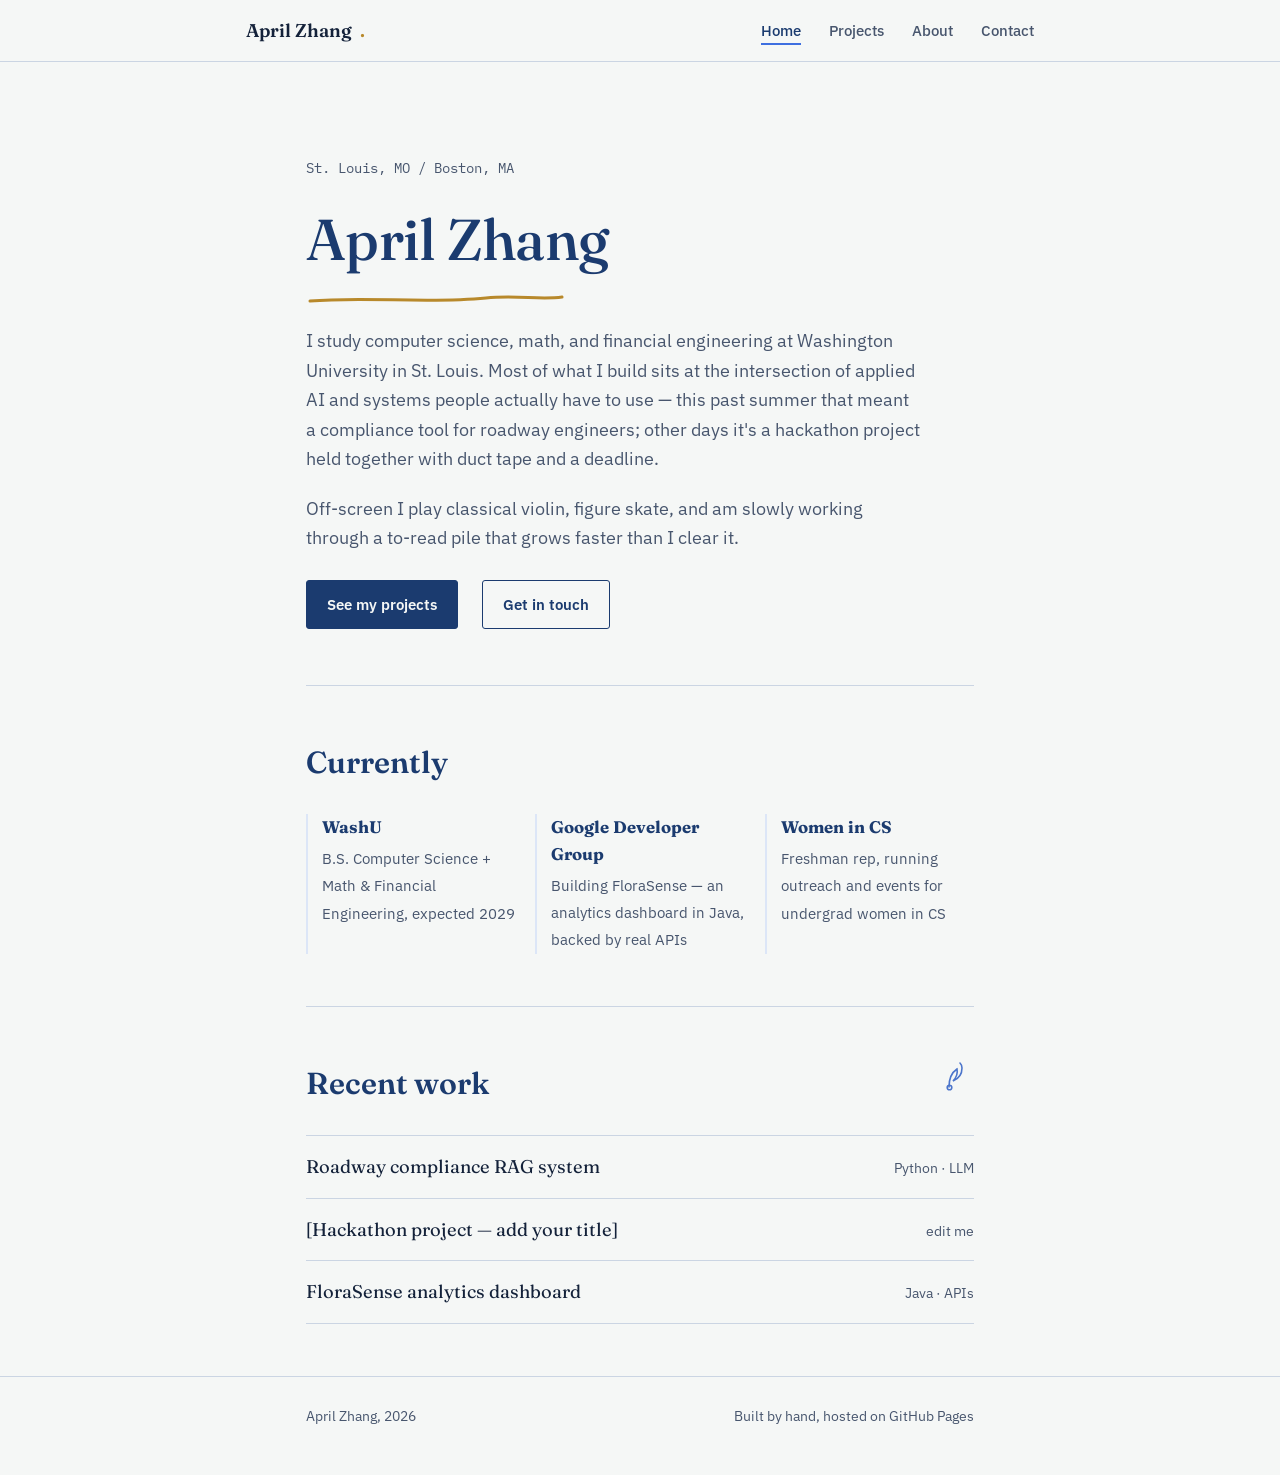
==== index.html @ 0b1a9c68 "Add files via upload" ====
<!DOCTYPE html>
<html lang="en">
<head>
<meta charset="UTF-8">
<meta name="viewport" content="width=device-width, initial-scale=1.0">
<title>April Zhang</title>
<meta name="description" content="April Zhang — CS + Math & Financial Engineering student at WashU. Applied AI, human-centered systems, and classical violin.">
<link rel="stylesheet" href="styles.css">
</head>
<body>

<nav class="site-nav">
  <div class="container">
    <a href="index.html" class="wordmark">April Zhang<span class="dot">.</span></a>
    <button class="nav-toggle" aria-label="Toggle menu" aria-expanded="false">
      <span></span><span></span><span></span>
    </button>
    <ul class="nav-links">
      <li><a href="index.html" class="active">Home</a></li>
      <li><a href="projects.html">Projects</a></li>
      <li><a href="about.html">About</a></li>
      <li><a href="contact.html">Contact</a></li>
    </ul>
  </div>
</nav>

<main>
  <div class="container">
    <section class="hero">
      <div class="hero-eyebrow">St. Louis, MO / Boston, MA</div>
      <h1>April Zhang
        <svg class="hero-underline" viewBox="0 0 260 14" aria-hidden="true">
          <path d="M4 9 C 60 4, 120 12, 180 6 C 210 3, 235 8, 256 5" />
        </svg>
      </h1>
      <p class="hero-tagline">
        I study computer science, math, and financial engineering at Washington University in St. Louis.
        Most of what I build sits at the intersection of applied AI and systems people actually have to use —
        this past summer that meant a compliance tool for roadway engineers; other days it's a hackathon
        project held together with duct tape and a deadline.
      </p>
      <p class="hero-tagline">
        Off-screen I play classical violin, figure skate, and am slowly working through a to-read pile
        that grows faster than I clear it.
      </p>
      <div class="hero-actions">
        <a class="btn filled" href="projects.html">See my projects</a>
        <a class="btn" href="contact.html">Get in touch</a>
      </div>
    </section>

    <section class="rule-top">
      <div class="section-head">
        <h2>Currently</h2>
      </div>
      <div class="highlights">
        <div class="highlight">
          <strong>WashU</strong>
          <span>B.S. Computer Science + Math &amp; Financial Engineering, expected 2029</span>
        </div>
        <div class="highlight">
          <strong>Google Developer Group</strong>
          <span>Building FloraSense — an analytics dashboard in Java, backed by real APIs</span>
        </div>
        <div class="highlight">
          <strong>Women in CS</strong>
          <span>Freshman rep, running outreach and events for undergrad women in CS</span>
        </div>
      </div>
    </section>

    <section class="rule-top">
      <div class="section-head">
        <h2>Recent work</h2>
        <svg class="doodle" width="34" height="34" viewBox="0 0 34 34" fill="none" aria-hidden="true">
          <path d="M9 27c0-8 2-14 8-18 1 5-1 9-4 12 5-2 9-6 9-13 0-2-1-4-2-5" stroke="currentColor" stroke-width="1.6" stroke-linecap="round"/>
          <circle cx="9.5" cy="27.5" r="2.3" stroke="currentColor" stroke-width="1.6"/>
        </svg>
      </div>
      <div class="preview-list">
        <div class="preview-item">
          <a href="projects.html#rag">Roadway compliance RAG system</a>
          <span class="tag">Python · LLM</span>
        </div>
        <div class="preview-item">
          <a href="projects.html#hackathon">[Hackathon project — add your title]</a>
          <span class="tag">edit me</span>
        </div>
        <div class="preview-item">
          <a href="projects.html#florasense">FloraSense analytics dashboard</a>
          <span class="tag">Java · APIs</span>
        </div>
      </div>
    </section>
  </div>
</main>

<footer>
  <div class="container" style="display:flex; justify-content:space-between; width:100%; flex-wrap:wrap; gap:10px;">
    <span>April Zhang, 2026</span>
    <span>Built by hand, hosted on GitHub Pages</span>
  </div>
</footer>

<script src="script.js"></script>
</body>
</html>
---- styles.css ----
@import url('https://fonts.googleapis.com/css2?family=Fraunces:opsz,wght@9..144,300;9..144,400;9..144,500;9..144,600;9..144,700;9..144,900&family=IBM+Plex+Sans:wght@400;500;600&family=IBM+Plex+Mono:wght@400;500&display=swap');

:root {
  --paper: #F5F7F6;
  --paper-alt: #EEF2F5;
  --ink: #14223A;
  --ink-soft: #48566E;
  --blue-deep: #1B3B6F;
  --blue: #2F5FC4;
  --blue-bright: #3E6FE0;
  --blue-pale: #DCE6F7;
  --gold: #B8892B;
  --line: #CBD5E3;

  --serif: 'Fraunces', serif;
  --sans: 'IBM Plex Sans', -apple-system, sans-serif;
  --mono: 'IBM Plex Mono', monospace;

  --maxw: 780px;
  --pagepad: clamp(20px, 5vw, 56px);
}

* { box-sizing: border-box; }

html {
  scroll-behavior: smooth;
}

@media (prefers-reduced-motion: reduce) {
  html { scroll-behavior: auto; }
  * { animation-duration: 0.01ms !important; animation-iteration-count: 1 !important; transition-duration: 0.01ms !important; }
}

body {
  margin: 0;
  background: var(--paper);
  color: var(--ink);
  font-family: var(--sans);
  font-size: 17px;
  line-height: 1.6;
  -webkit-font-smoothing: antialiased;
}

a {
  color: var(--blue-deep);
  text-decoration: none;
}

.underline-link {
  background-image: linear-gradient(var(--blue-bright), var(--blue-bright));
  background-position: 0 100%;
  background-repeat: no-repeat;
  background-size: 0% 1.5px;
  transition: background-size 0.25s ease;
  padding-bottom: 2px;
}
.underline-link:hover,
.underline-link:focus-visible {
  background-size: 100% 1.5px;
}

:focus-visible {
  outline: 2px solid var(--blue-bright);
  outline-offset: 3px;
}

h1, h2, h3 {
  font-family: var(--serif);
  color: var(--blue-deep);
  margin: 0;
  font-weight: 600;
}

h1 { font-size: clamp(2.4rem, 6vw, 3.6rem); font-weight: 500; letter-spacing: -0.01em; }
h2 { font-size: clamp(1.5rem, 3.4vw, 1.9rem); }
h3 { font-size: 1.15rem; font-weight: 600; color: var(--ink); }

p { margin: 0 0 1em; max-width: 62ch; }

.container {
  max-width: var(--maxw);
  margin: 0 auto;
  padding: 0 var(--pagepad);
}

/* ---------- Nav ---------- */
.site-nav {
  border-bottom: 1px solid var(--line);
  position: sticky;
  top: 0;
  background: rgba(245, 247, 246, 0.92);
  backdrop-filter: blur(6px);
  z-index: 10;
}
.site-nav .container {
  max-width: 900px;
  display: flex;
  align-items: center;
  justify-content: space-between;
  padding-top: 16px;
  padding-bottom: 16px;
}
.wordmark {
  font-family: var(--serif);
  font-weight: 600;
  font-size: 1.15rem;
  color: var(--ink);
  display: flex;
  align-items: center;
  gap: 8px;
}
.wordmark .dot { color: var(--gold); }
.nav-links {
  display: flex;
  gap: 28px;
  list-style: none;
  margin: 0;
  padding: 0;
}
.nav-links a {
  color: var(--ink-soft);
  font-size: 0.95rem;
  font-weight: 500;
  padding-bottom: 3px;
  border-bottom: 2px solid transparent;
  transition: border-color 0.2s ease, color 0.2s ease;
}
.nav-links a:hover,
.nav-links a.active {
  color: var(--blue-deep);
  border-bottom-color: var(--blue-bright);
}
.nav-toggle {
  display: none;
  background: none;
  border: none;
  cursor: pointer;
  padding: 4px;
}
.nav-toggle span {
  display: block;
  width: 22px;
  height: 2px;
  background: var(--ink);
  margin: 5px 0;
}

@media (max-width: 640px) {
  .nav-toggle { display: block; }
  .nav-links {
    position: absolute;
    top: 100%;
    left: 0;
    right: 0;
    background: var(--paper);
    flex-direction: column;
    gap: 0;
    border-bottom: 1px solid var(--line);
    max-height: 0;
    overflow: hidden;
    transition: max-height 0.25s ease;
  }
  .nav-links.open { max-height: 300px; }
  .nav-links li { border-top: 1px solid var(--line); }
  .nav-links a { display: block; padding: 14px var(--pagepad); border-bottom: none; }
}

/* ---------- Hero ---------- */
.hero {
  padding: clamp(48px, 10vw, 96px) 0 clamp(32px, 6vw, 56px);
}
.hero-eyebrow {
  font-family: var(--mono);
  font-size: 0.85rem;
  color: var(--ink-soft);
  margin-bottom: 14px;
}
.hero h1 {
  position: relative;
  display: inline-block;
}
.hero-underline {
  display: block;
  margin-top: 6px;
  width: 260px;
  max-width: 60vw;
  height: 14px;
}
.hero-underline path {
  fill: none;
  stroke: var(--gold);
  stroke-width: 3;
  stroke-linecap: round;
  stroke-dasharray: 300;
  stroke-dashoffset: 300;
  animation: draw 1.1s ease-out 0.3s forwards;
}
@keyframes draw {
  to { stroke-dashoffset: 0; }
}
@media (prefers-reduced-motion: reduce) {
  .hero-underline path { stroke-dashoffset: 0; animation: none; }
}
.hero-tagline {
  font-size: 1.15rem;
  color: var(--ink-soft);
  max-width: 56ch;
  margin-top: 20px;
}
.hero-actions {
  display: flex;
  gap: 24px;
  margin-top: 28px;
  flex-wrap: wrap;
  align-items: center;
}
.btn {
  display: inline-block;
  font-family: var(--sans);
  font-weight: 600;
  font-size: 0.95rem;
  padding: 11px 20px;
  border: 1.5px solid var(--blue-deep);
  border-radius: 3px;
  color: var(--blue-deep);
  transition: background 0.2s ease, color 0.2s ease;
}
.btn:hover, .btn:focus-visible {
  background: var(--blue-deep);
  color: var(--paper);
}
.btn.filled {
  background: var(--blue-deep);
  color: var(--paper);
}
.btn.filled:hover {
  background: var(--blue-bright);
  border-color: var(--blue-bright);
}

/* ---------- Sections ---------- */
section {
  padding: clamp(32px, 6vw, 52px) 0;
}
.rule-top {
  border-top: 1px solid var(--line);
}
.section-head {
  display: flex;
  align-items: baseline;
  justify-content: space-between;
  gap: 16px;
  margin-bottom: 28px;
  flex-wrap: wrap;
}
.section-head .doodle {
  flex-shrink: 0;
  color: var(--blue);
  opacity: 0.85;
}

/* ---------- Highlight strip (home) ---------- */
.highlights {
  display: grid;
  grid-template-columns: repeat(3, 1fr);
  gap: 20px;
}
.highlight {
  border-left: 2px solid var(--blue-pale);
  padding-left: 14px;
}
.highlight strong {
  display: block;
  font-family: var(--serif);
  color: var(--blue-deep);
  font-size: 1.05rem;
  margin-bottom: 4px;
}
.highlight span {
  font-size: 0.92rem;
  color: var(--ink-soft);
}
@media (max-width: 640px) {
  .highlights { grid-template-columns: 1fr; gap: 18px; }
}

/* ---------- Project preview list ---------- */
.preview-list {
  display: flex;
  flex-direction: column;
}
.preview-item {
  display: flex;
  justify-content: space-between;
  align-items: baseline;
  gap: 16px;
  padding: 16px 0;
  border-top: 1px solid var(--line);
  transition: padding-left 0.2s ease;
}
.preview-item:last-child { border-bottom: 1px solid var(--line); }
.preview-item:hover { padding-left: 6px; }
.preview-item a { color: var(--ink); font-family: var(--serif); font-size: 1.15rem; }
.preview-item a:hover { color: var(--blue-deep); }
.preview-item .tag { font-size: 0.85rem; color: var(--ink-soft); white-space: nowrap; }

/* ---------- Project blocks (projects page) ---------- */
.project {
  padding: 32px 0;
  border-top: 1px solid var(--line);
  display: grid;
  grid-template-columns: 44px 1fr;
  gap: 18px;
}
.project:last-child { border-bottom: 1px solid var(--line); margin-bottom: 40px; }
.project-icon { color: var(--blue); padding-top: 4px; }
.project-tags {
  display: flex;
  gap: 8px;
  flex-wrap: wrap;
  margin: 10px 0 14px;
}
.project-tags span {
  font-size: 0.8rem;
  font-family: var(--mono);
  color: var(--blue-deep);
  background: var(--blue-pale);
  padding: 3px 9px;
  border-radius: 3px;
}
.project-links { display: flex; gap: 18px; margin-top: 10px; font-size: 0.92rem; font-weight: 600; }
.placeholder-note {
  font-size: 0.88rem;
  color: var(--gold);
  border: 1px dashed var(--gold);
  padding: 10px 14px;
  border-radius: 3px;
  margin-top: 14px;
  background: rgba(184, 137, 43, 0.06);
}

/* ---------- Timeline (about page) ---------- */
.timeline {
  border-left: 2px solid var(--blue-pale);
  padding-left: 24px;
  display: flex;
  flex-direction: column;
  gap: 30px;
}
.timeline-item { position: relative; }
.timeline-item::before {
  content: '';
  position: absolute;
  left: -29.5px;
  top: 6px;
  width: 9px;
  height: 9px;
  border-radius: 50%;
  background: var(--blue-bright);
  border: 2px solid var(--paper);
}
.timeline-item .when {
  font-family: var(--mono);
  font-size: 0.8rem;
  color: var(--ink-soft);
  display: block;
  margin-bottom: 4px;
}
.timeline-item h3 { margin-bottom: 2px; }
.timeline-item .where {
  font-size: 0.92rem;
  color: var(--ink-soft);
  font-style: italic;
  margin-bottom: 8px;
  display: block;
}

/* ---------- Tag cloud (skills/interests) ---------- */
.taglist {
  display: flex;
  flex-wrap: wrap;
  gap: 10px;
}
.taglist span {
  font-size: 0.9rem;
  border: 1px solid var(--line);
  padding: 6px 13px;
  border-radius: 3px;
  color: var(--ink-soft);
}

/* ---------- Two column ---------- */
.two-col {
  display: grid;
  grid-template-columns: 1fr 1fr;
  gap: 40px;
}
@media (max-width: 640px) {
  .two-col { grid-template-columns: 1fr; gap: 30px; }
}

/* ---------- Contact ---------- */
.contact-list {
  display: flex;
  flex-direction: column;
  gap: 4px;
  margin-top: 8px;
}
.contact-list a {
  font-family: var(--serif);
  font-size: 1.3rem;
  color: var(--blue-deep);
}

/* ---------- Footer ---------- */
footer {
  border-top: 1px solid var(--line);
  padding: 28px 0 48px;
  font-size: 0.88rem;
  color: var(--ink-soft);
  display: flex;
  justify-content: space-between;
  flex-wrap: wrap;
  gap: 10px;
}
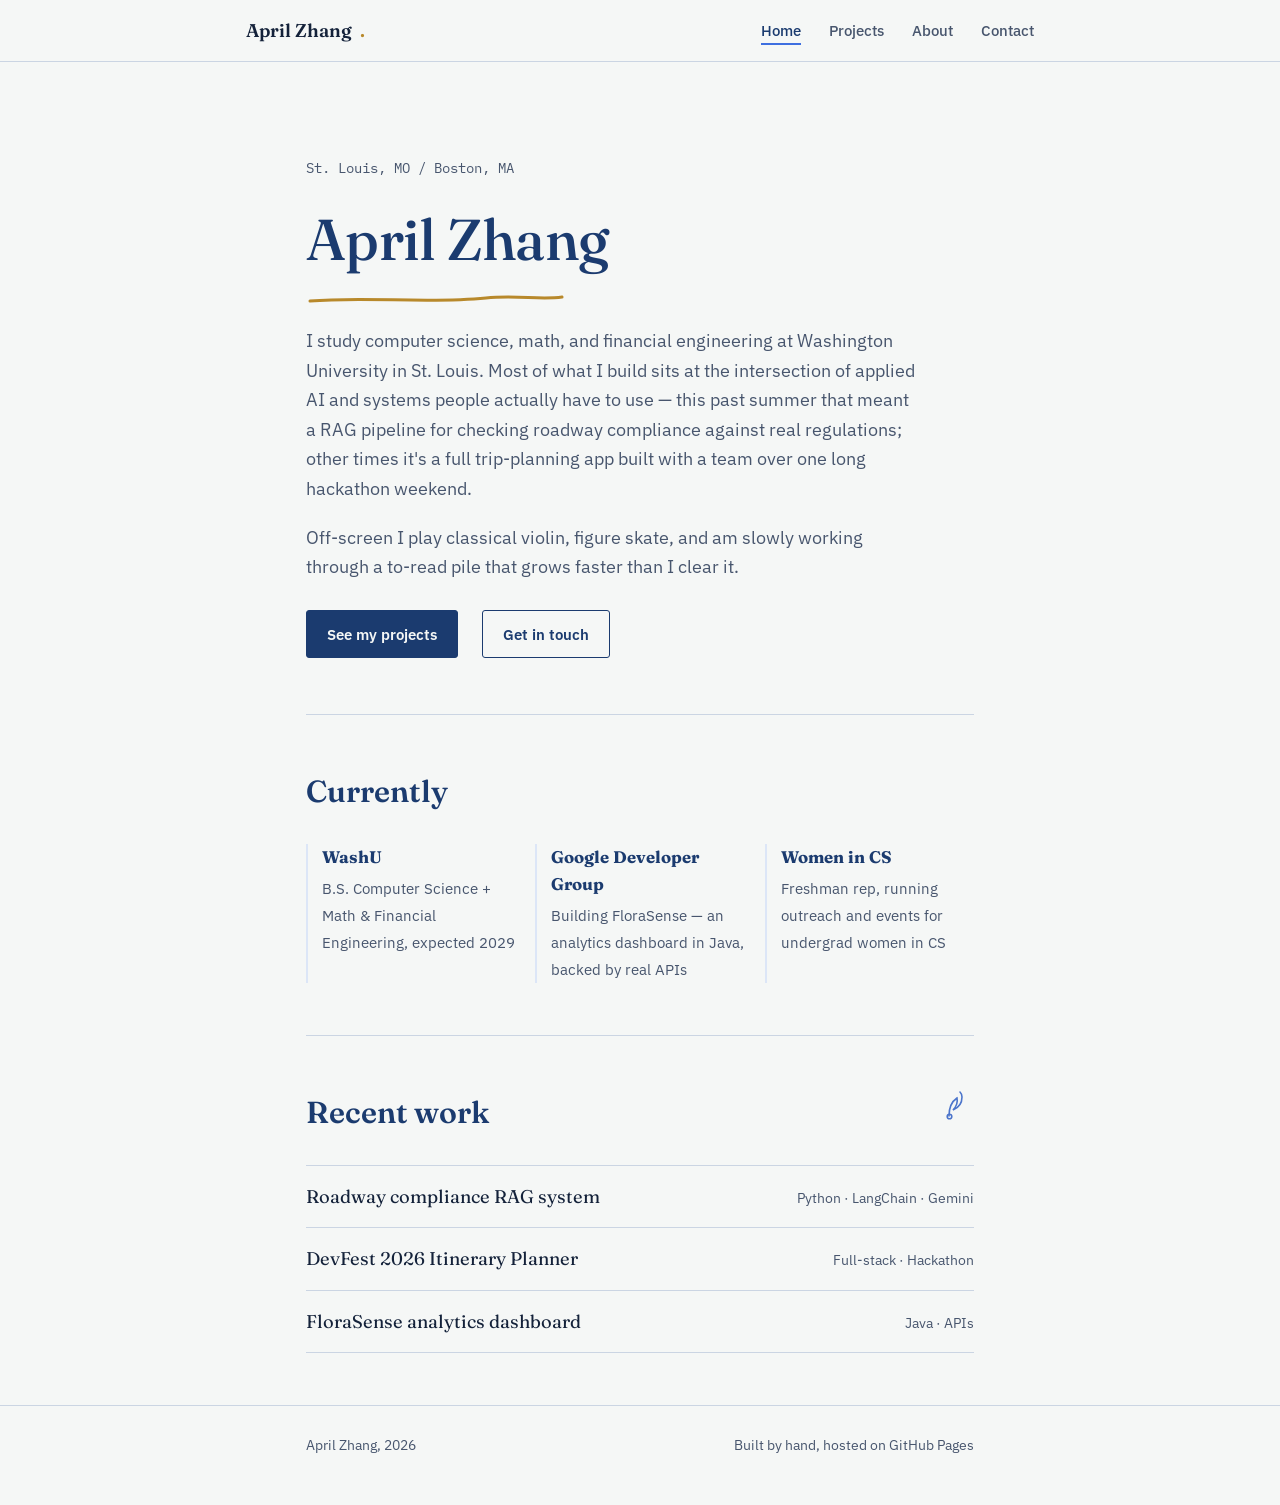
==== commit 41d5f43f: "Add files via upload" ====
--- a/index.html
+++ b/index.html
@@ -36,8 +36,8 @@
       <p class="hero-tagline">
         I study computer science, math, and financial engineering at Washington University in St. Louis.
         Most of what I build sits at the intersection of applied AI and systems people actually have to use —
-        this past summer that meant a compliance tool for roadway engineers; other days it's a hackathon
-        project held together with duct tape and a deadline.
+        this past summer that meant a RAG pipeline for checking roadway compliance against real regulations;
+        other times it's a full trip-planning app built with a team over one long hackathon weekend.
       </p>
       <p class="hero-tagline">
         Off-screen I play classical violin, figure skate, and am slowly working through a to-read pile
@@ -80,11 +80,11 @@
       <div class="preview-list">
         <div class="preview-item">
           <a href="projects.html#rag">Roadway compliance RAG system</a>
-          <span class="tag">Python · LLM</span>
+          <span class="tag">Python · LangChain · Gemini</span>
         </div>
         <div class="preview-item">
-          <a href="projects.html#hackathon">[Hackathon project — add your title]</a>
-          <span class="tag">edit me</span>
+          <a href="projects.html#hackathon">DevFest 2026 Itinerary Planner</a>
+          <span class="tag">Full-stack · Hackathon</span>
         </div>
         <div class="preview-item">
           <a href="projects.html#florasense">FloraSense analytics dashboard</a>
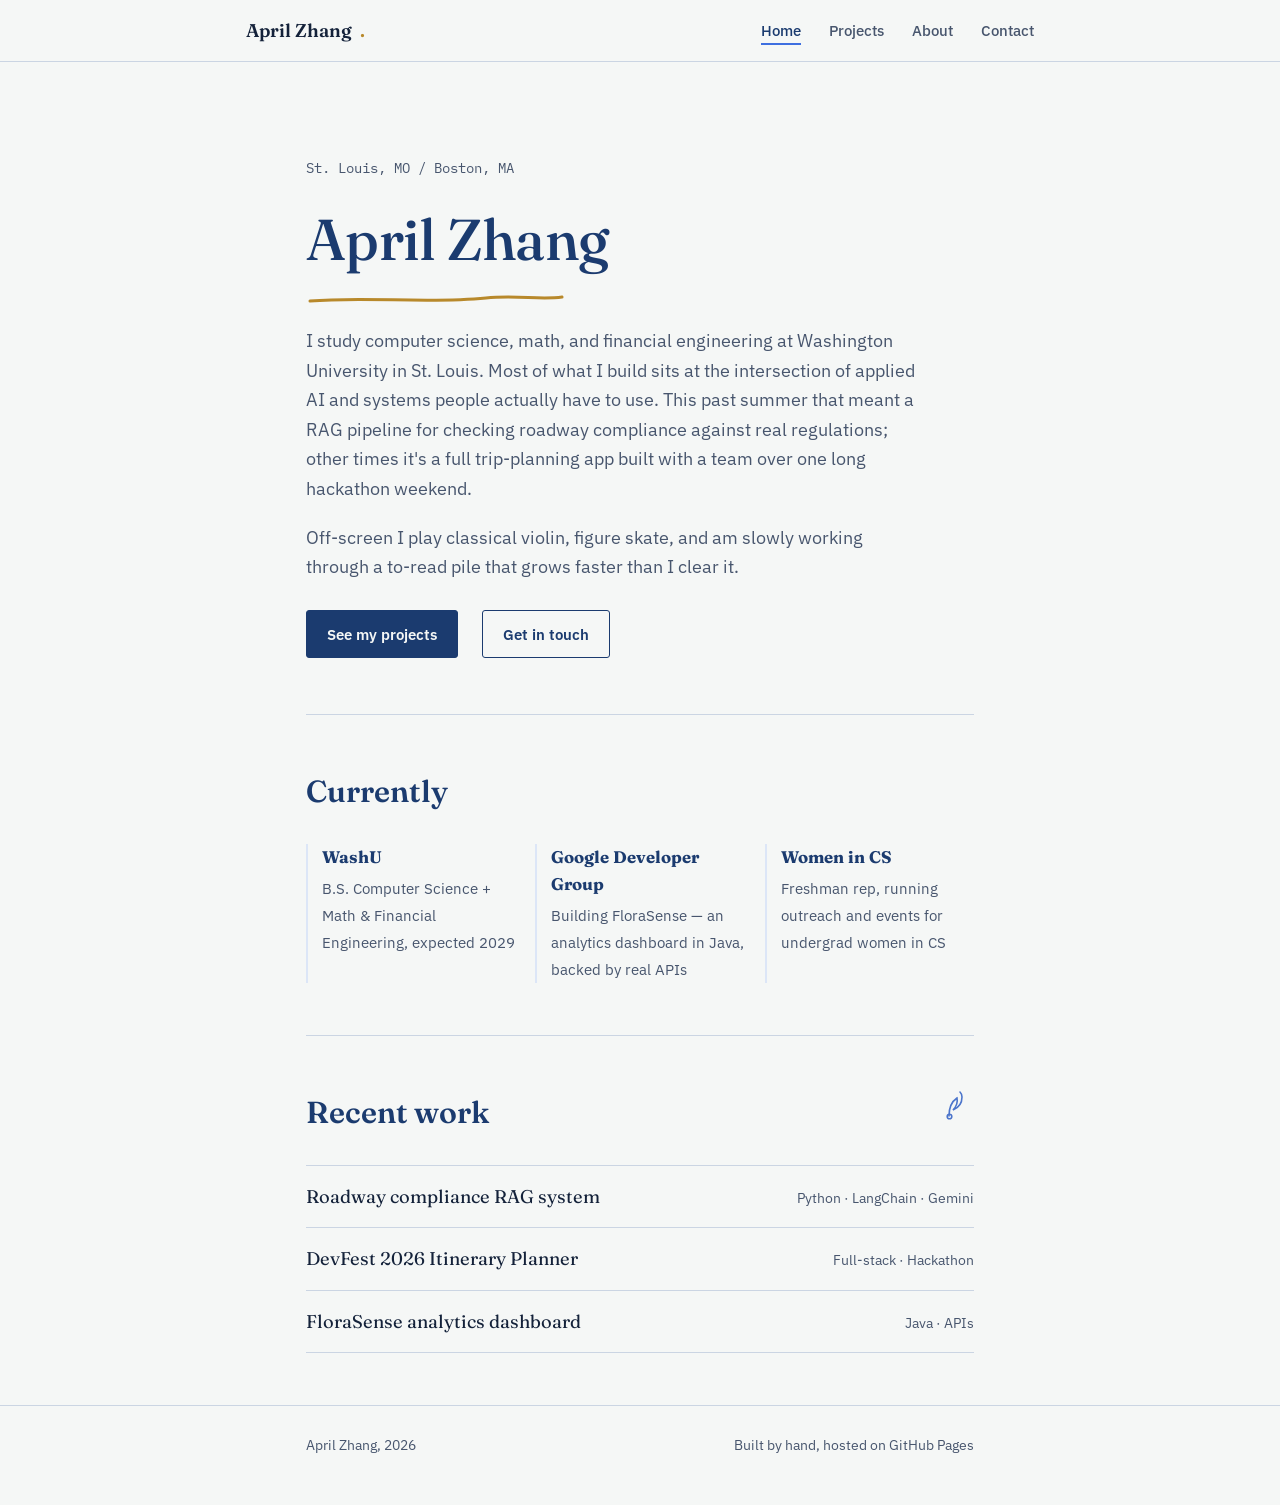
==== commit a10ccfe3: "Refine hero tagline in index.html Removed a sentence from the hero tagline for clarity." ====
--- a/index.html
+++ b/index.html
@@ -35,8 +35,8 @@
       </h1>
       <p class="hero-tagline">
         I study computer science, math, and financial engineering at Washington University in St. Louis.
-        Most of what I build sits at the intersection of applied AI and systems people actually have to use —
-        this past summer that meant a RAG pipeline for checking roadway compliance against real regulations;
+        Most of what I build sits at the intersection of applied AI and systems people actually have to use.
+        This past summer that meant a RAG pipeline for checking roadway compliance against real regulations;
         other times it's a full trip-planning app built with a team over one long hackathon weekend.
       </p>
       <p class="hero-tagline">
--- a/styles.css
+++ b/styles.css
@@ -329,6 +329,20 @@
   border-radius: 3px;
 }
 .project-links { display: flex; gap: 18px; margin-top: 10px; font-size: 0.92rem; font-weight: 600; }
+.project-screenshot {
+  margin-top: 16px;
+}
+.project-screenshot img {
+  width: 100%;
+  border: 1px solid var(--line);
+  border-radius: 3px;
+  display: block;
+}
+.project-screenshot figcaption {
+  font-size: 0.85rem;
+  color: var(--ink-soft);
+  margin-top: 8px;
+}
 .placeholder-note {
   font-size: 0.88rem;
   color: var(--gold);
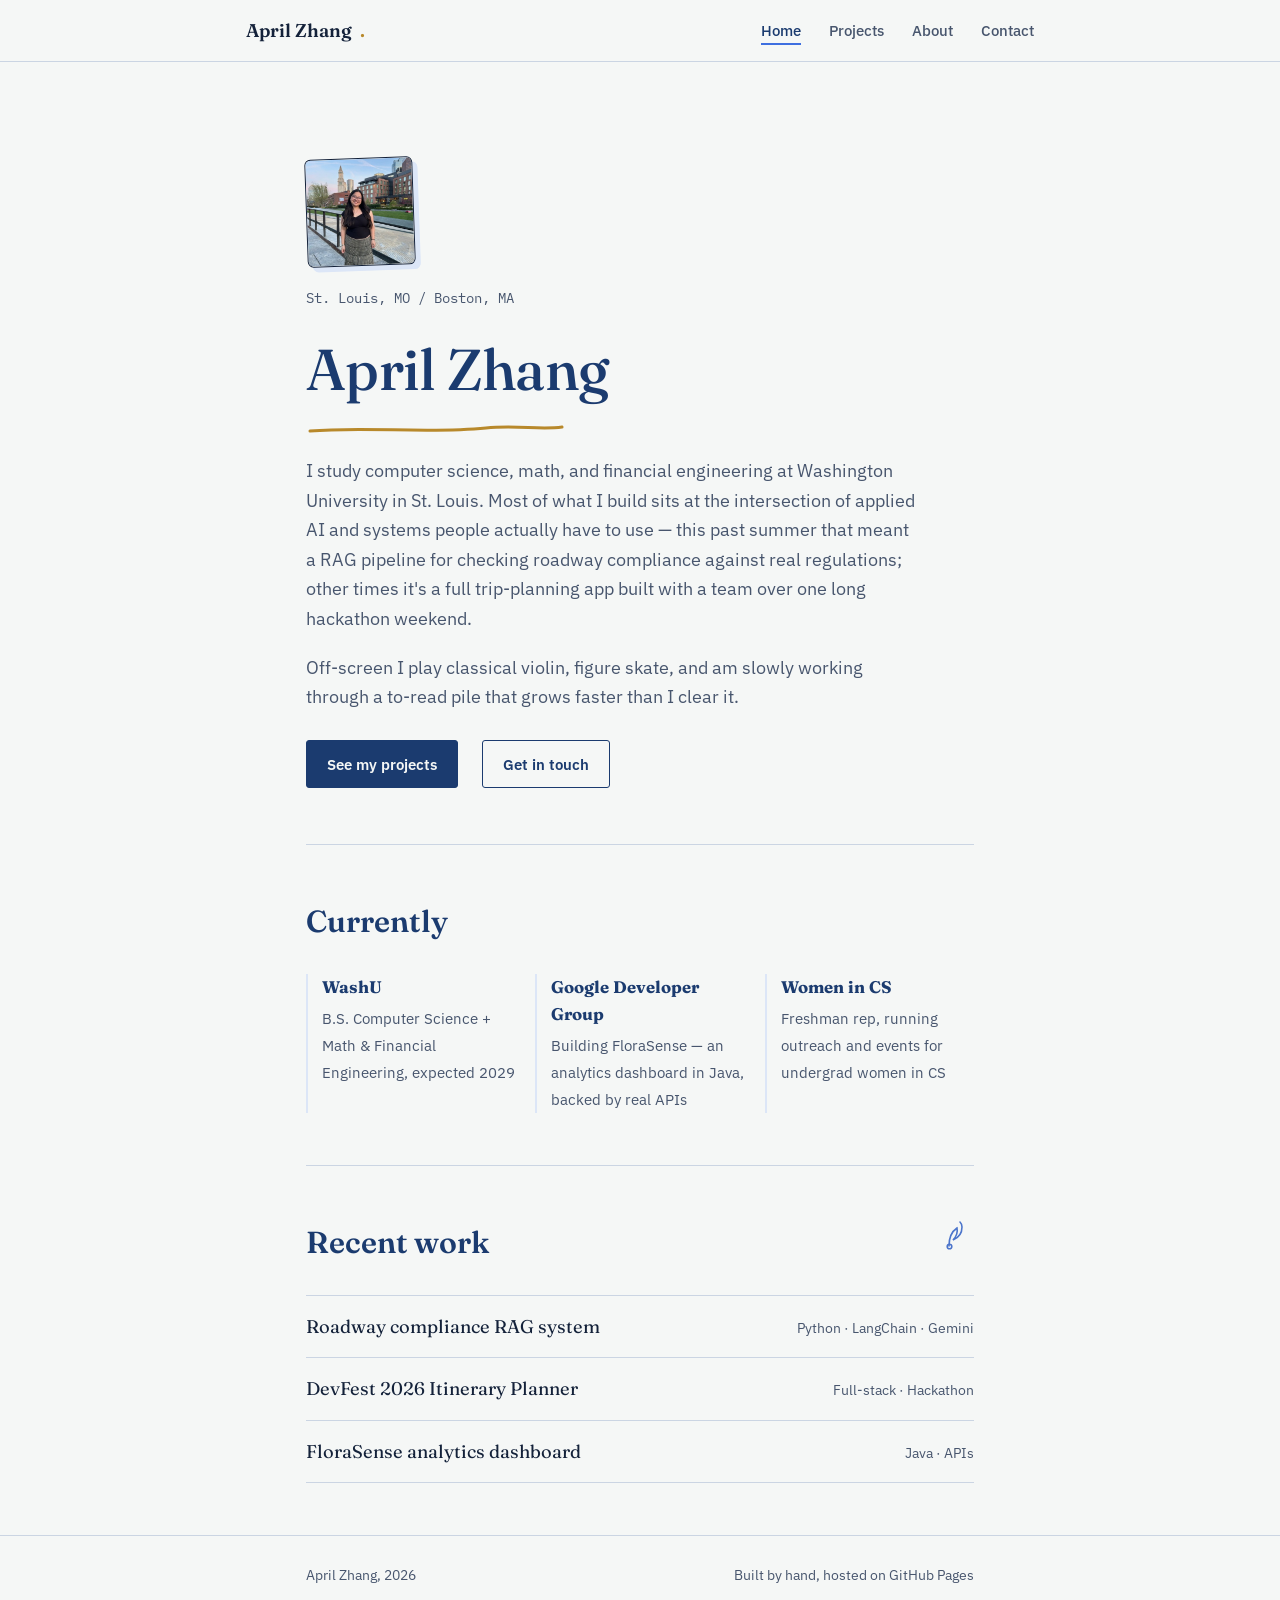
==== commit f5a85e2a: "Add files via upload" ====
--- a/index.html
+++ b/index.html
@@ -27,6 +27,9 @@
 <main>
   <div class="container">
     <section class="hero">
+      <div class="hero-photo">
+        <img src="assets/profile.jpg" alt="April Zhang standing outdoors in Boston, with the city skyline behind her.">
+      </div>
       <div class="hero-eyebrow">St. Louis, MO / Boston, MA</div>
       <h1>April Zhang
         <svg class="hero-underline" viewBox="0 0 260 14" aria-hidden="true">
@@ -35,8 +38,8 @@
       </h1>
       <p class="hero-tagline">
         I study computer science, math, and financial engineering at Washington University in St. Louis.
-        Most of what I build sits at the intersection of applied AI and systems people actually have to use.
-        This past summer that meant a RAG pipeline for checking roadway compliance against real regulations;
+        Most of what I build sits at the intersection of applied AI and systems people actually have to use —
+        this past summer that meant a RAG pipeline for checking roadway compliance against real regulations;
         other times it's a full trip-planning app built with a team over one long hackathon weekend.
       </p>
       <p class="hero-tagline">
--- a/styles.css
+++ b/styles.css
@@ -169,6 +169,22 @@
 .hero {
   padding: clamp(48px, 10vw, 96px) 0 clamp(32px, 6vw, 56px);
 }
+.hero-photo {
+  width: 108px;
+  height: 108px;
+  border-radius: 6px;
+  overflow: hidden;
+  border: 1.5px solid var(--ink);
+  margin-bottom: 22px;
+  transform: rotate(-2deg);
+  box-shadow: 5px 5px 0 var(--blue-pale);
+}
+.hero-photo img {
+  width: 100%;
+  height: 100%;
+  object-fit: cover;
+  display: block;
+}
 .hero-eyebrow {
   font-family: var(--mono);
   font-size: 0.85rem;
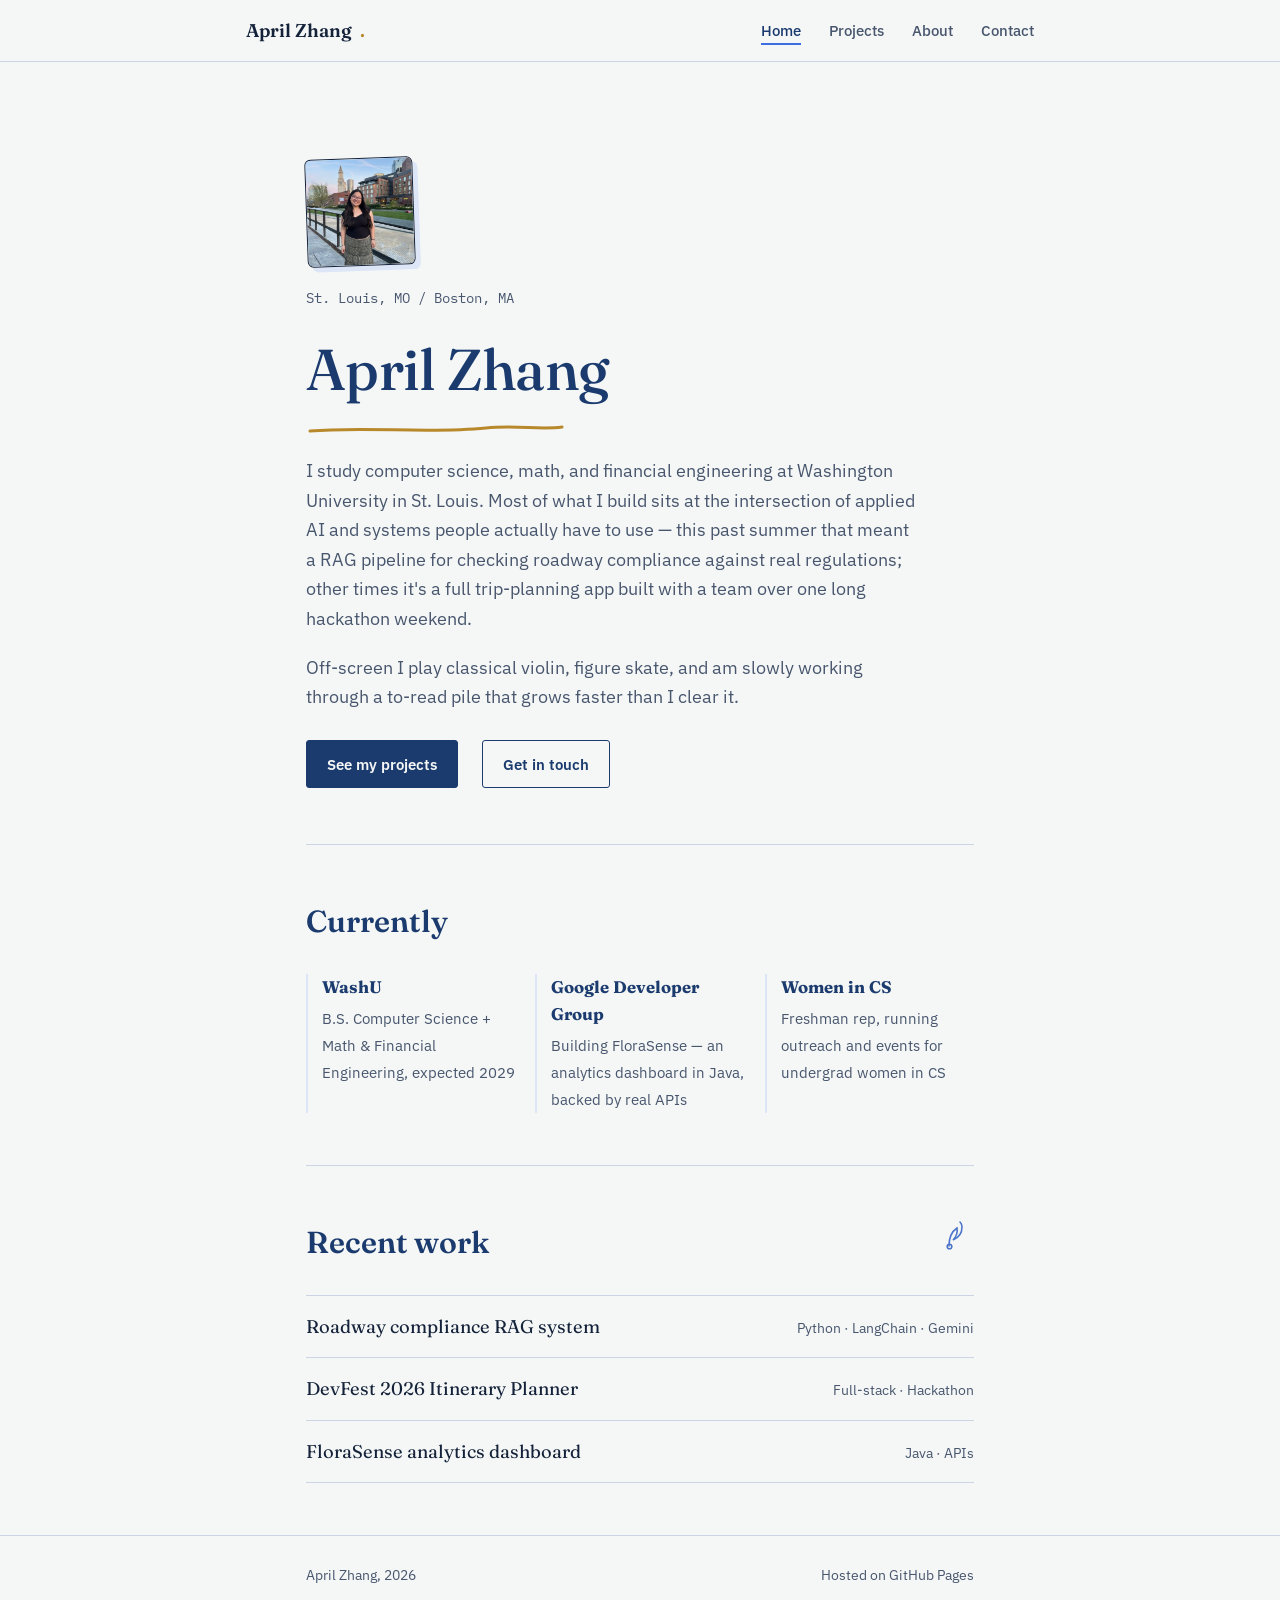
==== commit 84c8812b: "Update index.html" ====
--- a/index.html
+++ b/index.html
@@ -101,7 +101,7 @@
 <footer>
   <div class="container" style="display:flex; justify-content:space-between; width:100%; flex-wrap:wrap; gap:10px;">
     <span>April Zhang, 2026</span>
-    <span>Built by hand, hosted on GitHub Pages</span>
+    <span>Hosted on GitHub Pages</span>
   </div>
 </footer>
 
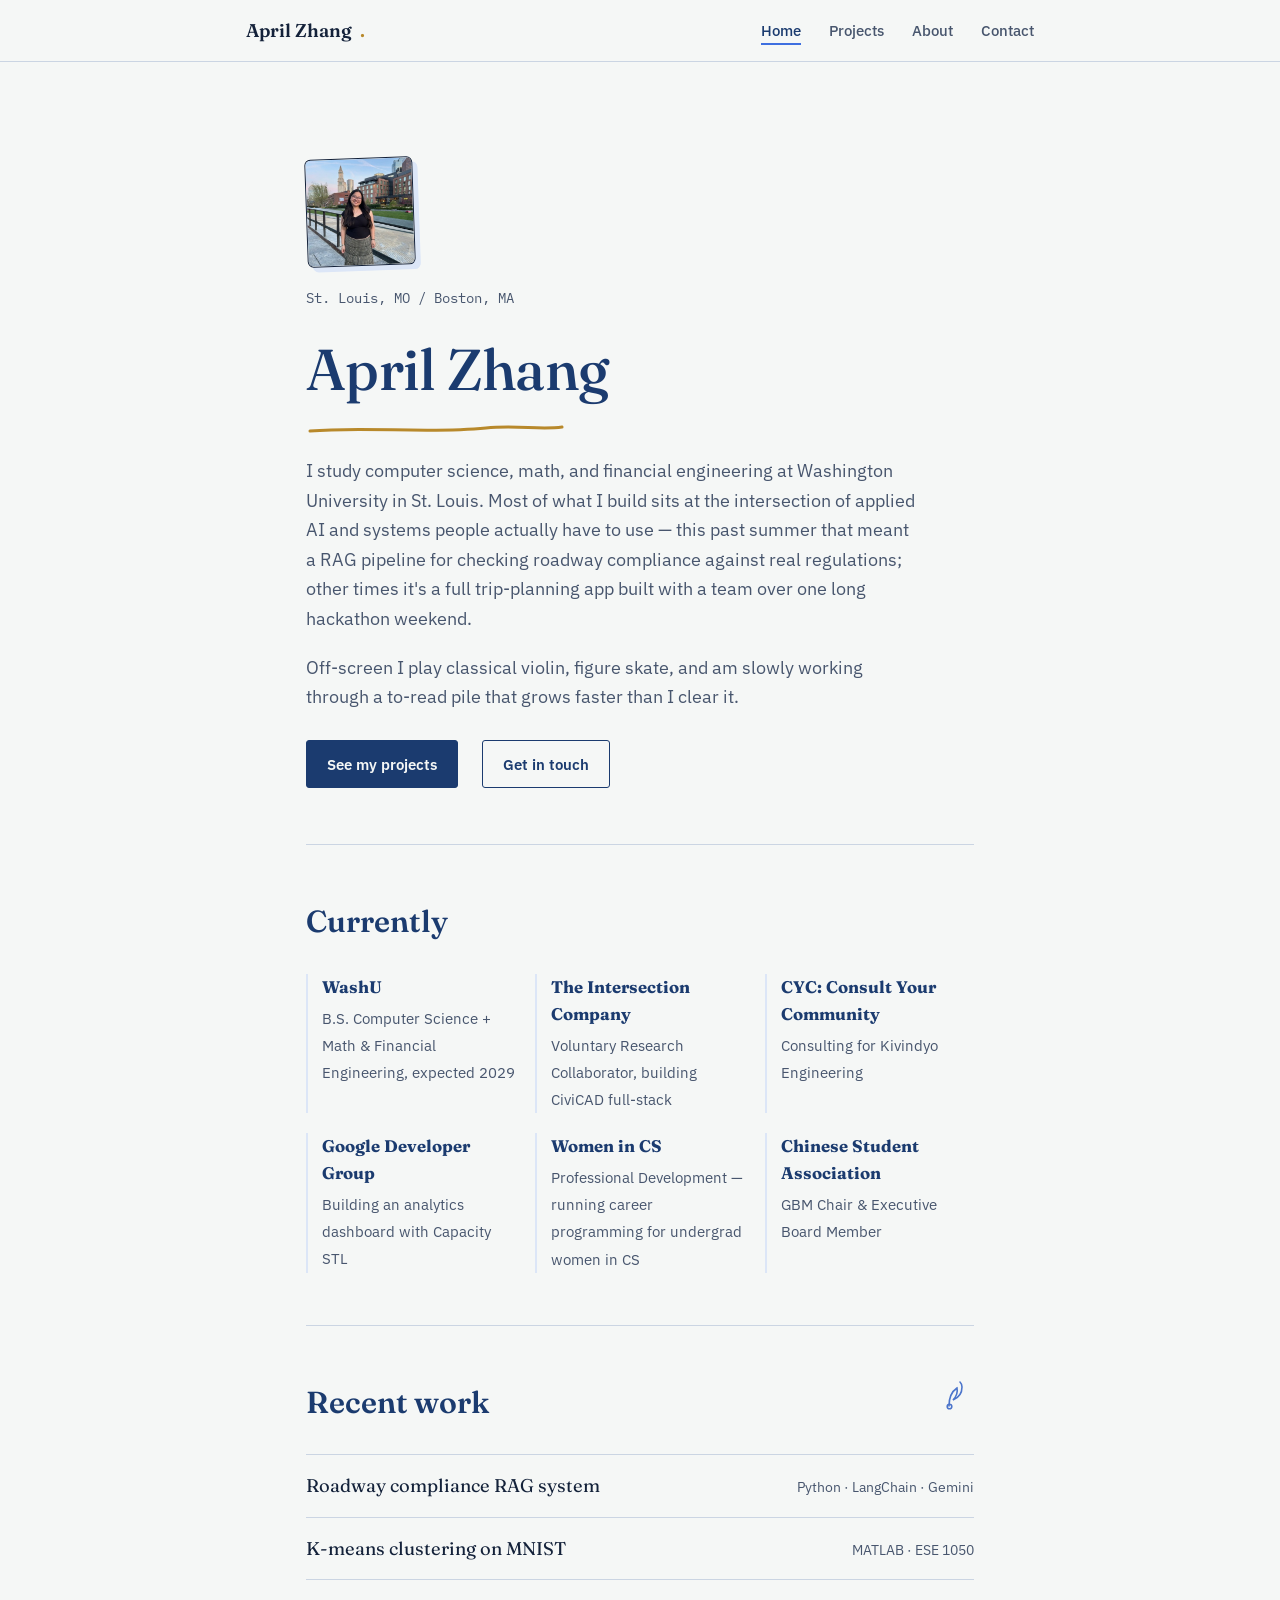
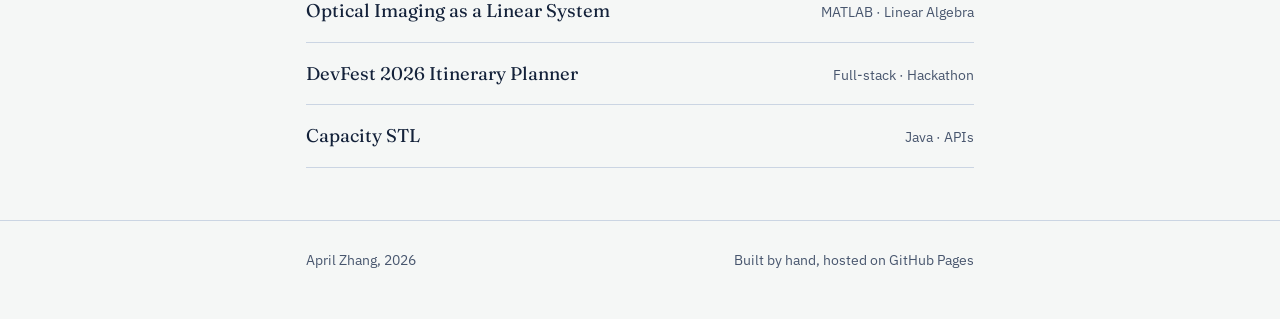
==== commit 39018be5: "Add files via upload" ====
--- a/index.html
+++ b/index.html
@@ -62,12 +62,24 @@
           <span>B.S. Computer Science + Math &amp; Financial Engineering, expected 2029</span>
         </div>
         <div class="highlight">
+          <strong>The Intersection Company</strong>
+          <span>Voluntary Research Collaborator, building CiviCAD full-stack</span>
+        </div>
+        <div class="highlight">
+          <strong>CYC: Consult Your Community</strong>
+          <span>Consulting for Kivindyo Engineering</span>
+        </div>
+        <div class="highlight">
           <strong>Google Developer Group</strong>
-          <span>Building FloraSense — an analytics dashboard in Java, backed by real APIs</span>
+          <span>Building an analytics dashboard with Capacity STL</span>
         </div>
         <div class="highlight">
           <strong>Women in CS</strong>
-          <span>Freshman rep, running outreach and events for undergrad women in CS</span>
+          <span>Professional Development — running career programming for undergrad women in CS</span>
+        </div>
+        <div class="highlight">
+          <strong>Chinese Student Association</strong>
+          <span>GBM Chair &amp; Executive Board Member</span>
         </div>
       </div>
     </section>
@@ -86,11 +98,19 @@
           <span class="tag">Python · LangChain · Gemini</span>
         </div>
         <div class="preview-item">
+          <a href="projects.html#mnist">K-means clustering on MNIST</a>
+          <span class="tag">MATLAB · ESE 1050</span>
+        </div>
+        <div class="preview-item">
+          <a href="projects.html#optics">Optical Imaging as a Linear System</a>
+          <span class="tag">MATLAB · Linear Algebra</span>
+        </div>
+        <div class="preview-item">
           <a href="projects.html#hackathon">DevFest 2026 Itinerary Planner</a>
           <span class="tag">Full-stack · Hackathon</span>
         </div>
         <div class="preview-item">
-          <a href="projects.html#florasense">FloraSense analytics dashboard</a>
+          <a href="projects.html#capacity">Capacity STL</a>
           <span class="tag">Java · APIs</span>
         </div>
       </div>
@@ -101,7 +121,7 @@
 <footer>
   <div class="container" style="display:flex; justify-content:space-between; width:100%; flex-wrap:wrap; gap:10px;">
     <span>April Zhang, 2026</span>
-    <span>Hosted on GitHub Pages</span>
+    <span>Built by hand, hosted on GitHub Pages</span>
   </div>
 </footer>
 
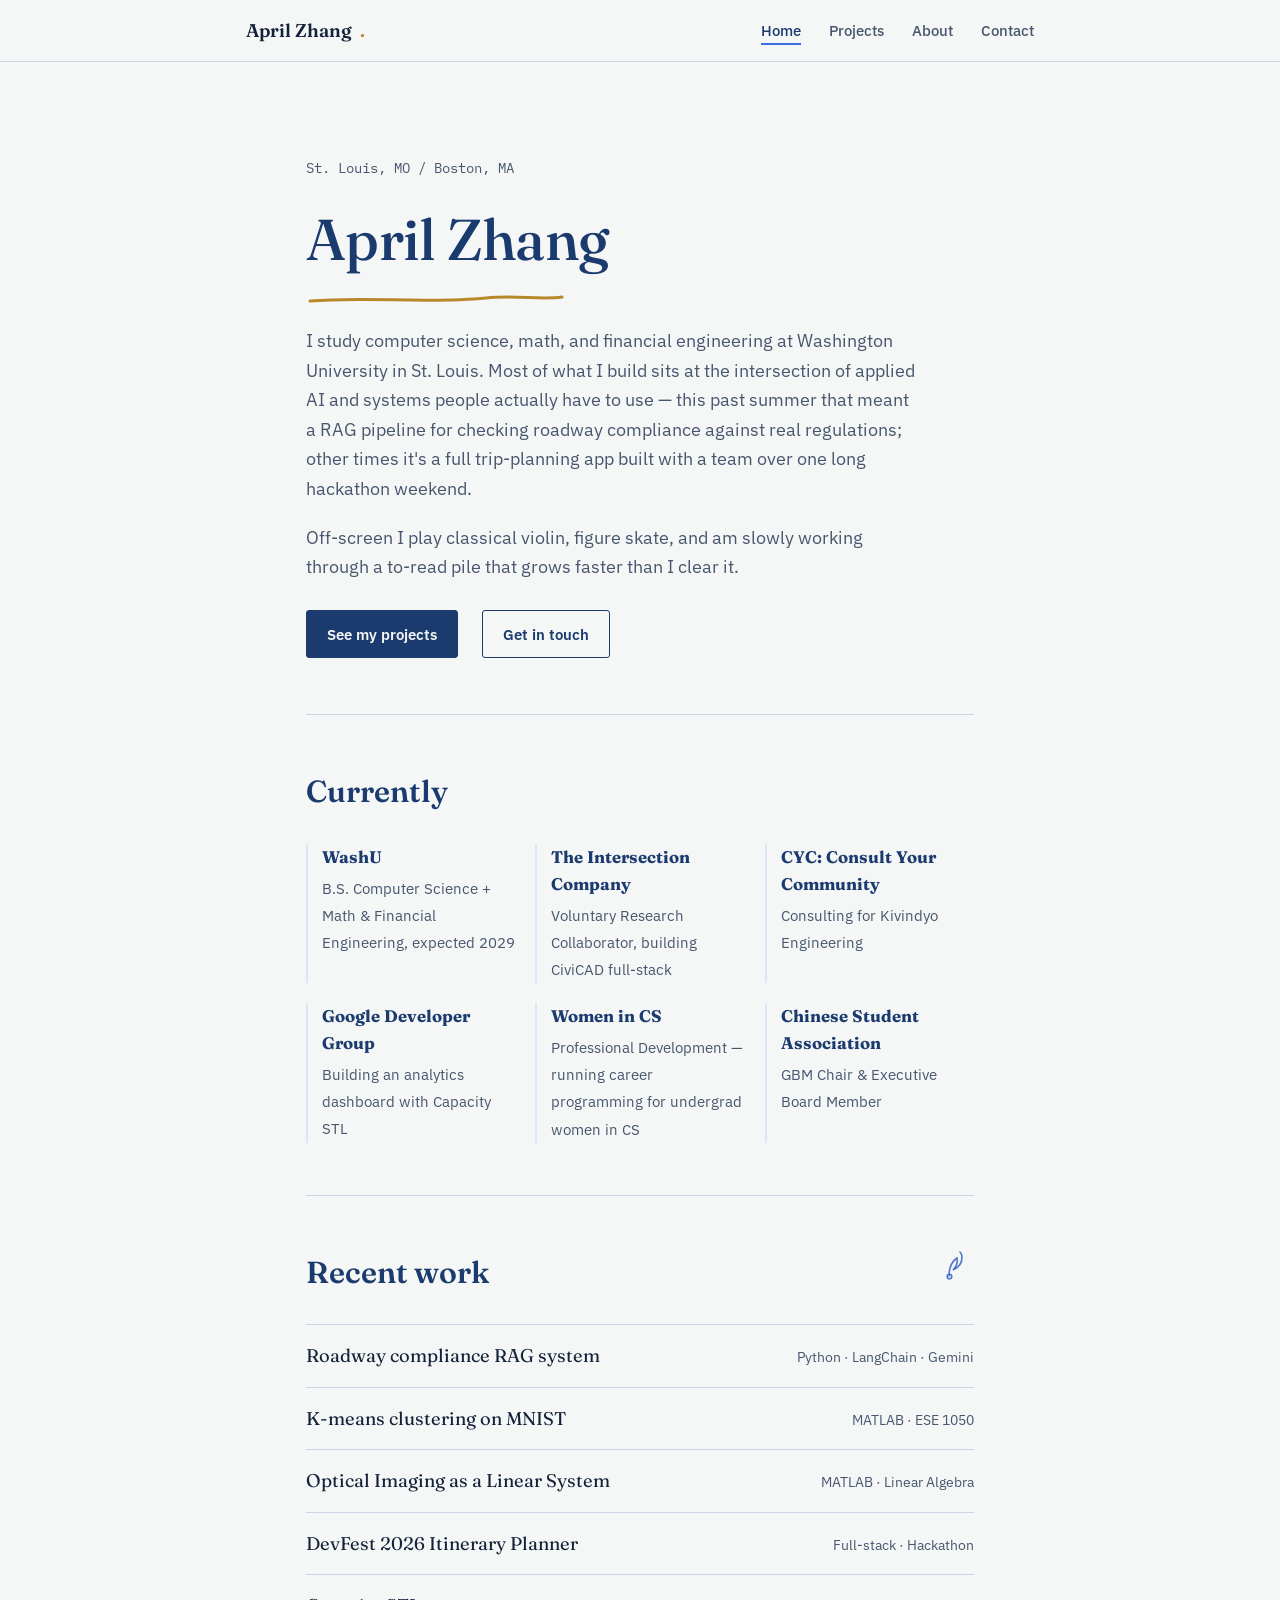
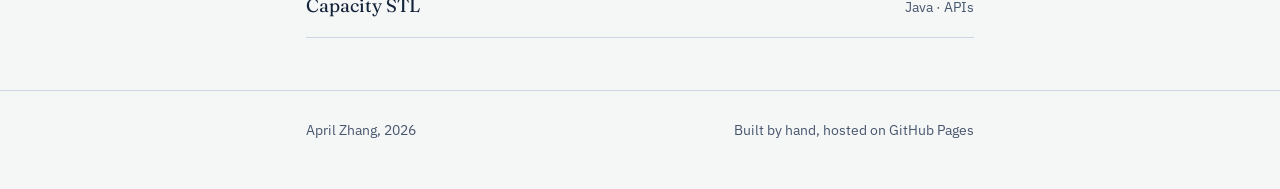
==== commit da3cf9c7: "Add files via upload" ====
--- a/index.html
+++ b/index.html
@@ -27,9 +27,6 @@
 <main>
   <div class="container">
     <section class="hero">
-      <div class="hero-photo">
-        <img src="assets/profile.jpg" alt="April Zhang standing outdoors in Boston, with the city skyline behind her.">
-      </div>
       <div class="hero-eyebrow">St. Louis, MO / Boston, MA</div>
       <h1>April Zhang
         <svg class="hero-underline" viewBox="0 0 260 14" aria-hidden="true">
--- a/styles.css
+++ b/styles.css
@@ -442,6 +442,82 @@
   color: var(--blue-deep);
 }
 
+/* ---------- Campus photography ---------- */
+.photo-banner {
+  position: relative;
+  margin: 4px 0 8px;
+  border-radius: 4px;
+  overflow: hidden;
+}
+.photo-banner img {
+  width: 100%;
+  height: auto;
+  max-height: 460px;
+  object-fit: cover;
+  object-position: center 60%;
+  display: block;
+}
+.photo-banner .caption {
+  position: absolute;
+  left: 0;
+  right: 0;
+  bottom: 0;
+  padding: 16px 20px;
+  background: linear-gradient(to top, rgba(20,34,58,0.82), rgba(20,34,58,0));
+  color: var(--paper);
+  font-size: 0.88rem;
+}
+
+.photo-row {
+  display: grid;
+  grid-template-columns: 1fr 1fr;
+  gap: 20px;
+  margin: 8px 0 4px;
+}
+.photo-row figure { margin: 0; }
+.photo-row img {
+  width: 100%;
+  height: 230px;
+  object-fit: cover;
+  border-radius: 4px;
+  display: block;
+}
+.photo-row figcaption {
+  font-size: 0.85rem;
+  color: var(--ink-soft);
+  font-style: italic;
+  margin-top: 8px;
+}
+@media (max-width: 640px) {
+  .photo-row { grid-template-columns: 1fr; }
+}
+
+.profile-feature {
+  display: flex;
+  gap: 30px;
+  align-items: center;
+  margin: 6px 0 10px;
+}
+.profile-feature img {
+  width: 200px;
+  border-radius: 6px;
+  border: 1.5px solid var(--ink);
+  box-shadow: 6px 6px 0 var(--blue-pale);
+  flex-shrink: 0;
+  display: block;
+}
+.profile-feature .cap {
+  font-family: var(--mono);
+  font-size: 0.78rem;
+  color: var(--ink-soft);
+  margin-top: 10px;
+  display: block;
+}
+@media (max-width: 640px) {
+  .profile-feature { flex-direction: column; align-items: flex-start; }
+  .profile-feature img { width: 100%; max-width: 260px; }
+}
+
 /* ---------- Footer ---------- */
 footer {
   border-top: 1px solid var(--line);
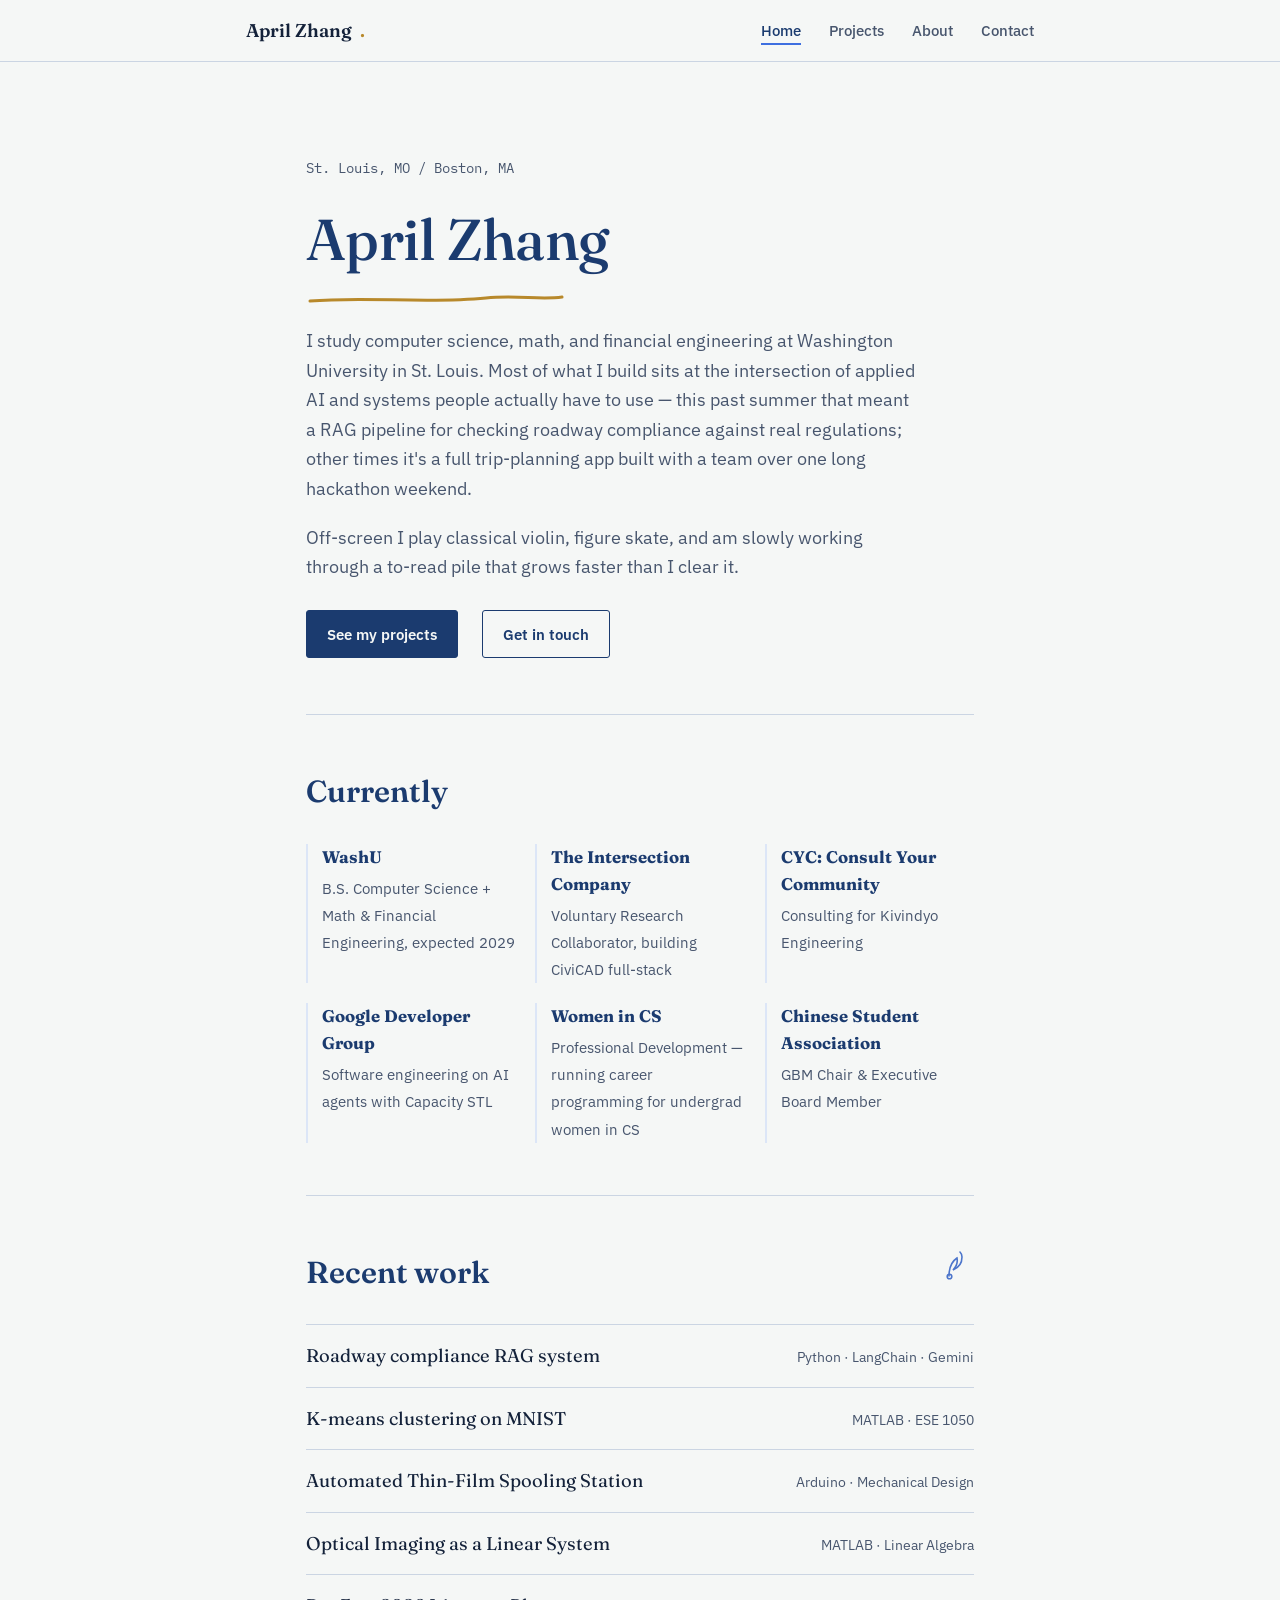
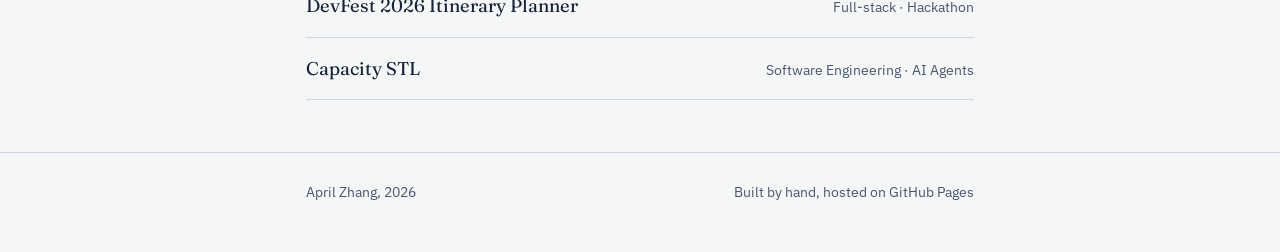
==== commit faa98822: "Add files via upload" ====
--- a/index.html
+++ b/index.html
@@ -68,7 +68,7 @@
         </div>
         <div class="highlight">
           <strong>Google Developer Group</strong>
-          <span>Building an analytics dashboard with Capacity STL</span>
+          <span>Software engineering on AI agents with Capacity STL</span>
         </div>
         <div class="highlight">
           <strong>Women in CS</strong>
@@ -99,6 +99,10 @@
           <span class="tag">MATLAB · ESE 1050</span>
         </div>
         <div class="preview-item">
+          <a href="projects.html#spooling">Automated Thin-Film Spooling Station</a>
+          <span class="tag">Arduino · Mechanical Design</span>
+        </div>
+        <div class="preview-item">
           <a href="projects.html#optics">Optical Imaging as a Linear System</a>
           <span class="tag">MATLAB · Linear Algebra</span>
         </div>
@@ -108,7 +112,7 @@
         </div>
         <div class="preview-item">
           <a href="projects.html#capacity">Capacity STL</a>
-          <span class="tag">Java · APIs</span>
+          <span class="tag">Software Engineering · AI Agents</span>
         </div>
       </div>
     </section>
